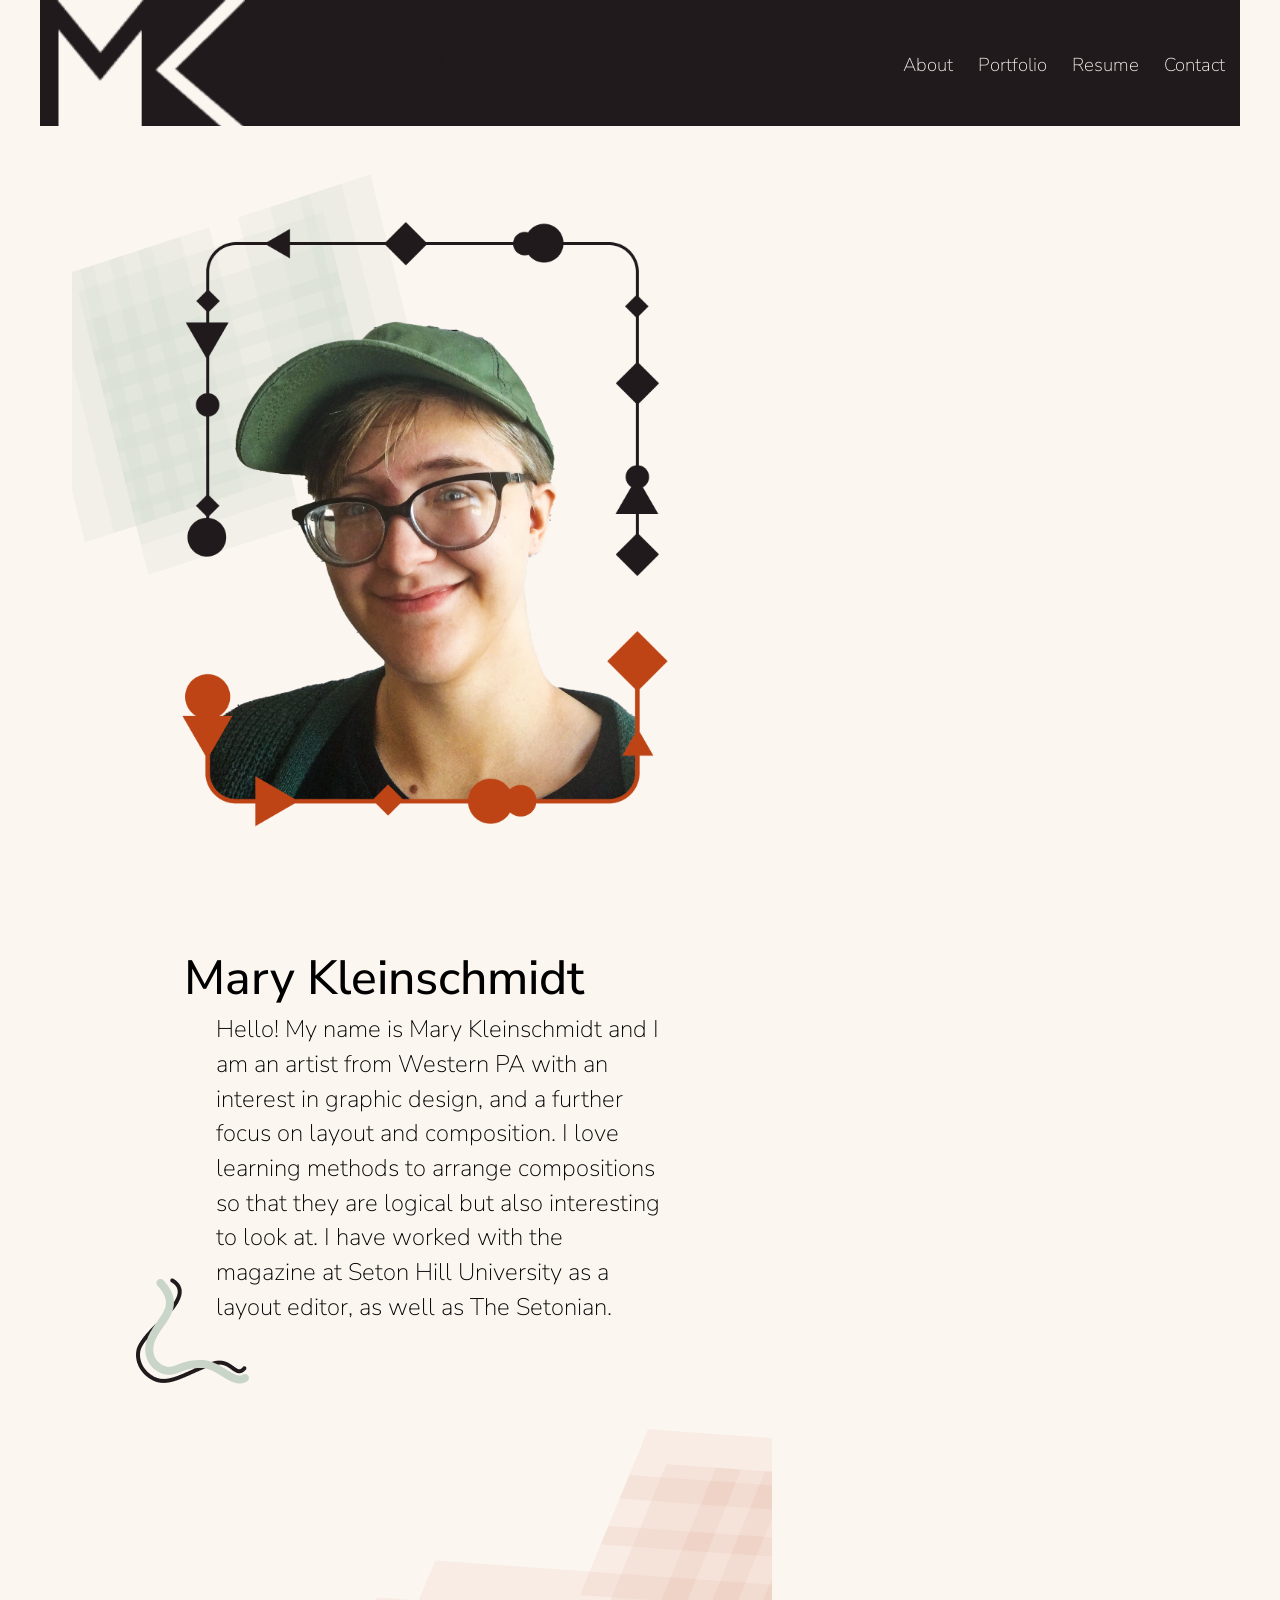
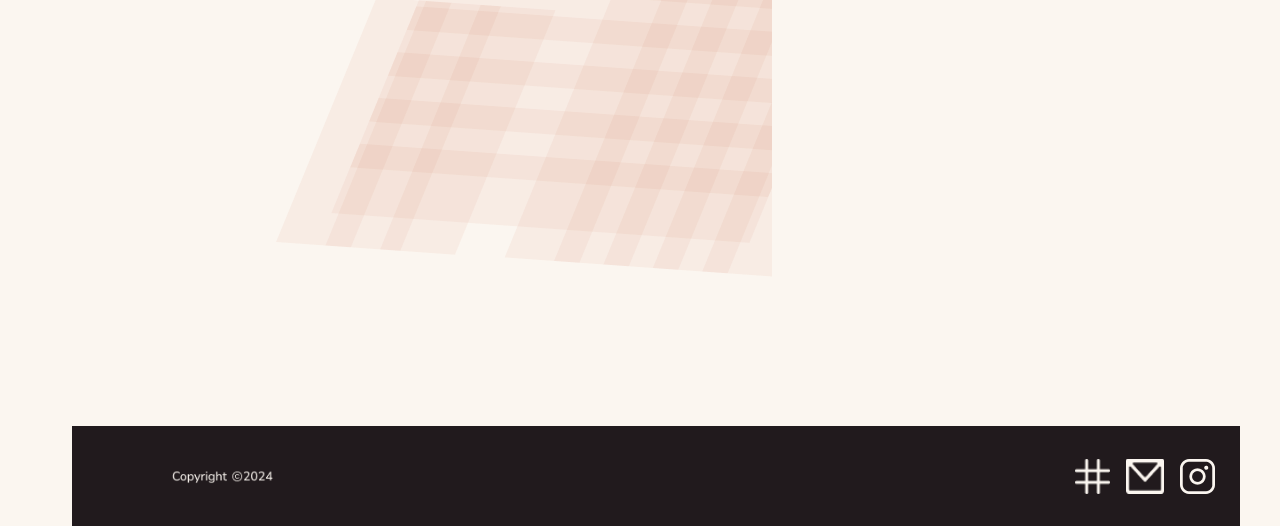
==== about.html @ d85355dd "Add files via upload" ====
<!DOCTYPE html>
<html lang="en">
  <head>
    <meta charset="UTF-8" />
    <meta name="viewport" content="width=device-width, initial-scale=1.0" />
    <title>About</title>
    <link rel="stylesheet" href="style.css" />

    <link rel="preconnect" href="https://fonts.googleapis.com" />
    <link rel="preconnect" href="https://fonts.gstatic.com" crossorigin />
    <link
      href="https://fonts.googleapis.com/css2?family=Nunito+Sans:ital,opsz,wght@0,6..12,200..1000;1,6..12,200..1000&display=swap"
      rel="stylesheet"
    />
  </head>
  <body>
    <div class="topGrid">
      <!-- HEADER -->

      <header class="mkHeader">
        <div class="mkHA">
          <a href="index.html"
            ><img src="images/MK-logo.png" alt="Back Button"
          /></a>
        </div>
        <div class="mkHB">
          <h1>MARY KLEINSCHMIDT</h1>
        </div>
        <div class="mkHC">
          <a href="menu.html"><img src="icons/plus.png" alt="Menu" /></a>
          <ul>
            <li><a href="about.html" alt="About page">About</a></li>
            <li><a href="portfolio.html" alt="Portfolio page">Portfolio</a></li>
            <li><a href="resume.html" alt="Resume page">Resume</a></li>
            <li><a href="contact.html" alt="Contact page">Contact</a></li>
          </ul>
        </div>
      </header>

      <!-- MAIN -->

      <main class="mkGrid">
        <div class="aboutBackground">
          <img src="images/aboutBackground.png" alt="Background hearts" />
        </div>
        <div class="aboutContent">
          <img src="images/me.png" alt="Picture of Mary Kleinschmidt" />
        </div>
        <div class="writtenContentAbout">
          <h3>Mary Kleinschmidt</h3>
          <div class="flexImgTxt">
            <p>
              Hello! My name is Mary Kleinschmidt and I am an artist from
              Western PA with an interest in graphic design, and a further focus
              on layout and composition. I love learning methods to arrange
              compositions so that they are logical but also interesting to look
              at. I have worked with the magazine at Seton Hill University as a
              layout editor, as well as The Setonian.
            </p>
            <img src="images/cornerImage.png" alt="Squigly border" />
          </div>
        </div>

        <!-- FOOTER -->

        <div class="footer">
          <img
            id="copyright"
            width="120px"
            height="auto"
            src="icons/copyright.png"
            alt="Copyright 2024"
          />
          <div class="hoverIcons">
            <img src="icons/phoneNumber.png" alt="Phone Number" />
            <img src="icons/email.png" alt="Email" />
            <img src="icons/instagram.png" alt="Instagram" />
          </div>
        </div>
      </main>
    </div>
  </body>
</html>
---- style.css ----
html, body, div, span, applet, object, iframe,
h1, h2, h3, h4, h5, h6, p, blockquote, pre,
a, abbr, acronym, address, big, cite, code,
del, dfn, em, img, ins, kbd, q, s, samp,
small, strike, strong, sub, sup, tt, var,
b, u, i, center, dl, dt, dd, ol, ul, li,
fieldset, form, label, legend, table, caption,
tbody, tfoot, thead, tr, th, td, article, aside,
canvas, details, embed, figure, figcaption, footer,
header, hgroup, menu, nav, output, ruby, section,
summary, time, mark, audio, video {
        margin: 0;
        padding: 0;
        border: 0;
        font-size: 100%;
        font: inherit;
        vertical-align: baseline;
}

/* HTML5 display-role reset for older browsers */
article, aside, details, figcaption, figure,
footer, header, hgroup, menu, nav, section {
        display: block;
}
body {
        line-height: 1;
}
ol, ul {
        list-style: none;
}
blockquote, q {
        quotes: none;
}
blockquote:before, blockquote:after,
q:before, q:after {
        content: '';
        content: none;
}
table {
    border-collapse: collapse;
    border-spacing: 0;
}


/* ----------------------------- basic fixes ----------------------------- */
img{
  overflow: hidden;
}

h1{
  font-size: 16pt;
  font-family: "Nunito Sans", sans-serif;
  font-weight: 100;
}

h3{
  font-size: 18pt;
  font-family: "Nunito Sans", sans-serif;
  font-weight: 100;
}

p{
  font-size: 13.5pt;
  line-height: 20pt;
  font-family: "Nunito Sans", sans-serif;
  font-weight: 100;
}

/* ----------------------------- grid ----------------------------- */

/* --- header --- */

.topGrid{
  display: grid;
  grid-template-rows: 7.9rem 3fr;
  max-width: 700px;

  margin: 0 auto;
}

body{
  background: #FBF6F0;
  max-width: 700px;

  margin: 0 auto;
}

.mkHeader{
  display:grid;
  grid-template-columns:12.81rem 24rem 7rem;
  margin: 0;
  overflow:hidden;

  width:700px;
  min-height:100px;
  max-height:150px;

}

.mkHA a img{
  height:8rem;
}

.mkHB, .mkHC{
  display: flex;
  justify-content: center;
  align-items: center;
  background: #211A1D;
  padding: 18px 15px 18px 15px;
}

.mkHB{
  color: #211A1D;
}

.mkHC ul{
  visibility: hidden;

  display: flex;
  gap:25px
}

.mkHC ul a{
  list-style: none;
  text-decoration: none;

  color: #FBF6F0;
  font-family: "Nunito Sans", sans-serif;
  font-size: 14pt;
  font-weight: 200;
}

.mkHC a img{
  visibility:visible;
}

/* --- body --- */

.mkGrid{
  display: grid;
  grid-template-rows: [bckground-start mkTop-start] 0.4fr [mkTop-end mkNew-start] 1fr [bckground-end mkNew-end mkFooter-start] 100px [mkFooter-end];

  max-width: 100%;
  overflow-x:hidden;
}

.mkBackground{
  grid-area: bckground;

  width:100%;
  max-width: 700px;
  height: auto;
}

.mkTop{
  grid-area: mkTop;
  padding: 4rem 10px 10px 3rem;
  max-width: 700px;
}

#mkTopContent{
  color: #BE4416;
  width: 17ch;
  margin-bottom: 20px;
}

.viewPortfolio{
  display:flex;
  justify-content: center;
  align-items: center;

  background: #211A1D;
  padding: 8px 12px 8px 12px;
  width: 115px;
  border-radius:22px;

  color: #FBF6F0;
}

.viewPortfolio a{
  list-style: none;
  text-decoration: none;

  font-size: 10.5pt;
  padding-right:5px;
  color: #FBF6F0;
}

.viewPortfolio img{
  height:20px;
}

.mkNew{
  grid-area: mkNew;
  max-width: 700px;
}

.mkNewTitle{
  background: #211A1D;
  width:175px;
  border-top-right-radius: 22px;
  border-bottom-right-radius: 22px;

  margin-top:4rem;
  padding: 15px 12px 15px 25px;
  
  color: #FBF6F0;
  font-weight: 700;
}

.mkContent{
  padding: 2rem 3rem 4rem 3rem;
  max-width: 700px;

}
.mkContent video, .mkContent img{
  padding-bottom: 15px;
}

/* --- about --- */

.aboutBackground{
  grid-area: bckground;
  height:auto;

  max-width: 100%;
  overflow-x:hidden;
}

.aboutContent{
  margin: 6rem;
  grid-area: mkTop;

  max-width: 700px;
}

.aboutContent img{
  min-width: 100px;
  max-width:500px;
  height:auto;
}

.writtenContentAbout {
  grid-area:mkNew;
}

.writtenContentAbout h3{
  font-weight: 500;
  font-size: 36pt;
  width: 32ch;

  padding:25px 6rem 10px 7rem;
}

.flexImgTxt img{
  position: relative;
  padding:16rem 2rem 10px 3rem;
}

.flexImgTxt p{
  position: absolute;
  font-size: 18pt;
  line-height: 26pt;
  width: 32ch;
  padding:0 4rem 10px 9rem;
}

/* --- contact --- */
.contactBackground{
  grid-area: bckground;
  height:auto;

  max-width: 100%;
  overflow-x:hidden;
}

.contactContainer {
  grid-area: mkTop;
  display: grid;
  width: 100%;
  max-width: 500px;
}

.contactTitle h2{
  margin-top:120px;
  font-family: "Nunito Sans", sans-serif;
  font-size: 32pt;
  width:40ch;
  color: #211A1D;
}

.contactInputs {
  padding: 15px;
  width: 100%;
  max-width: 500px;
  margin: 15px 0;
  display: grid;
  grid-template-rows: 1fr 1fr 1fr 1fr;
  border-radius: 10px;
}

.contactContainer button{
  margin-top:30px;
  display: flex;
  align-items: center;
  justify-content: center;
  width:140px;

  background:#211A1D;
  color:#FBF6F0;

  padding:5px 15px 5px 15px;
  border-radius: 10px;
}


.contactContainer button img{
  display: flex;
  align-items: center;
  justify-content: center;
  width:15px;
}

.contactMe{
  grid-area:mkNew;
  display:flex;
  align-items: center;

  background: #755E42;
  border-radius: 45px;

  padding:15px 30px 15px 30px;
  margin:20px 55px 15px 55px;
}

.contactInfo{
  padding-left: 50px;
}

.contactInfo h4{
  font-family: "Nunito Sans", sans-serif;
  font-size:24pt;
  color:#FBF6F0;
  padding-bottom: 10px;
}

.contactInfo p{
  font-size: 18pt;
  color:#FBF6F0;
}

/* --- portfolio --- */

.portfolioBackground{
  grid-area: bckground;
  height:auto;

  max-width: 100%;
  overflow-x:hidden;
  
}

.pCard{

  margin: 150px 20px 25px 20px;
  display: flex;
  gap: 20px;
  padding: 16px;

  list-style: none;
  overflow-x:scroll;
  scroll-snap-type: x mandatory;

}

.pImg{
  flex-shrink: 0;
  width: auto;
  height:100vh;

  background-color: #ffffff00;

  scroll-snap-align: center;
}

.pContent{
  display: flex;
  align-items: center;
  justify-content: center;
  height: 100%;

  font-family: sans-serif;
  font-size: 64px;
  font-weight: bold;
}

/* --- resume --- */

.resumeBackground{
  grid-area: bckground;
  height:auto;

  max-width: 100%;
  overflow-x:hidden;
  
}

/* --- menu --- */

.mainMenu{
  overflow: hidden;
}

.mkMenu{
  display: grid;
  grid-template-rows: 3.9rem 1fr;
}

.mkHeaderMenu{
  display:grid;
  grid-template-columns: 6.3rem 1fr 4rem;
  margin: 0;

}

.mkHAM a img{
  height:3.95rem;
  overflow:hidden;
}

.mkHBM, .mkHCM{
  display: flex;
  justify-content: center;
  align-items: center;
  background: #211A1D;
  padding: 18px 15px 18px 15px;
  height:1.75rem;
}
.mkHCM{
  height: 1.75rem;
}

.bodyMenu{
  display: grid;
  grid-template-columns: 133px [menu-start] 1fr [menu-end];
  
  background: #211A1D;
  width:100%;
}

.bodyMenu img{
  overflow: hidden;
  height:100%;
}

.bMenuText{
  padding-top: 60px;
}

.bMenuText a{
  display: flex;
  justify-content: flex-end;

  list-style: none;
  text-decoration: none;

  margin: 0 25px 0 0;

  background: #211A1D;
  color: #FBF6F0;

  font-family: "Nunito Sans", sans-serif;
  font-size: 12pt;
  line-height: 36pt;

  text-align:right;
}

.bMenuText hr{
  justify-content: flex-end;

  margin:5px 25px 30px 25px;

  background: #FBF6F0;
  min-width:6rem;
  max-width:36rem;
  height:2px;
}

/* --- footer --- */

.footer{
  display: flex;

  background: #211A1D;
  grid-area: mkFooter;

  justify-content: space-between;
  align-items: end;
  width:100%;

  max-width: 700px;
}

/* .footer {
  background:#FBF6F0;
} */

#copyright{
  width: 130px;
  height:14px;

  padding:40px;
}

.hoverIcons{
  display: flex;

  justify-content:space-between;

  width:140px;
  height: 35px;
  margin:25px;
}












/* ------------------ MEDIA QUERY ------------------ */
@media (min-width: 700px) {
  body{
    max-width: 1200px;
  }
  .topGrid{
    max-width: 1200px;
  }
  .mkGrid{
    max-width: 1200px;
  }

  .mkHeader{
    display: grid;
    grid-template-columns: 1fr 10fr 1fr;
    width: 100%;
    max-width: 1200px;
    margin:0;
  }
  .mkHCB{
    color:#FBF6F0
  }

  .mkHC a img{
    visibility:hidden;
  }
  .mkHC ul{
    visibility:visible;
  }
  .footer {
    display: flex;
    justify-content: space-between;
    align-items: center;
    background: #211A1D;
    width: 100%;
    max-width: 1200px;

  }

  #copyright {
    margin-left:100px;
    width: 150px;
    height: auto;
    padding: 0;  /* Remove unnecessary padding */
  }

  .icons{
    margin-right:100px;
  }

}
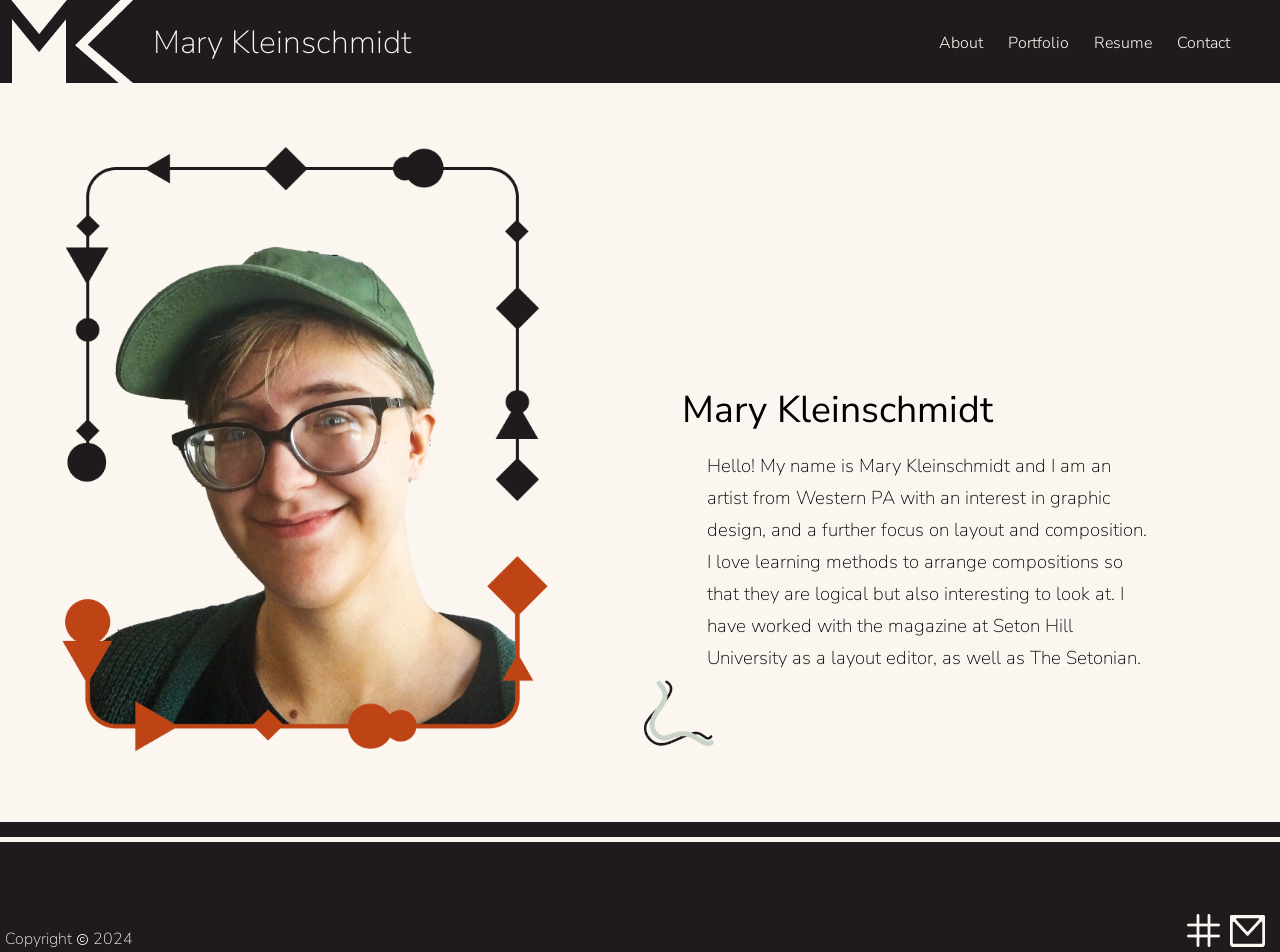
==== commit 2ce0ddc8: "Add files via upload" ====
--- a/about.html
+++ b/about.html
@@ -3,8 +3,8 @@
   <head>
     <meta charset="UTF-8" />
     <meta name="viewport" content="width=device-width, initial-scale=1.0" />
-    <title>About</title>
-    <link rel="stylesheet" href="style.css" />
+    <title>Mary Kleinschmidt About</title>
+    <link href="style.css" rel="stylesheet" />
 
     <link rel="preconnect" href="https://fonts.googleapis.com" />
     <link rel="preconnect" href="https://fonts.gstatic.com" crossorigin />
@@ -14,70 +14,63 @@
     />
   </head>
   <body>
-    <div class="topGrid">
-      <!-- HEADER -->
-
-      <header class="mkHeader">
-        <div class="mkHA">
-          <a href="index.html"
-            ><img src="images/MK-logo.png" alt="Back Button"
+    <div class="full">
+      <header>
+        <div class="hStart">
+          <a href="index.html" alt="Mary Kleinschmidt page"
+            ><img id="MK-logo" src="MK-logo.png" alt="Mary Kleinschmidt logo"
           /></a>
         </div>
-        <div class="mkHB">
-          <h1>MARY KLEINSCHMIDT</h1>
-        </div>
-        <div class="mkHC">
-          <a href="menu.html"><img src="icons/plus.png" alt="Menu" /></a>
+        <div class="hMid"><h1>Mary Kleinschmidt</h1></div>
+        <div class="hEnd">
+          <a href="menu.html" alt="open menu"
+            ><img src="plus.png" alt="plus icon"
+          /></a>
           <ul>
-            <li><a href="about.html" alt="About page">About</a></li>
-            <li><a href="portfolio.html" alt="Portfolio page">Portfolio</a></li>
-            <li><a href="resume.html" alt="Resume page">Resume</a></li>
-            <li><a href="contact.html" alt="Contact page">Contact</a></li>
+            <li><a href="about.html" alt="about page">About</a></li>
+            <li>
+              <a href="portfolio.html" alt="portfolio page">Portfolio</a>
+            </li>
+            <li><a href="resume.html" alt="resume page">Resume</a></li>
+            <li><a href="contact.html" alt="contact page">Contact</a></li>
           </ul>
         </div>
       </header>
-
-      <!-- MAIN -->
-
-      <main class="mkGrid">
-        <div class="aboutBackground">
-          <img src="images/aboutBackground.png" alt="Background hearts" />
-        </div>
-        <div class="aboutContent">
-          <img src="images/me.png" alt="Picture of Mary Kleinschmidt" />
-        </div>
-        <div class="writtenContentAbout">
-          <h3>Mary Kleinschmidt</h3>
-          <div class="flexImgTxt">
-            <p>
-              Hello! My name is Mary Kleinschmidt and I am an artist from
-              Western PA with an interest in graphic design, and a further focus
-              on layout and composition. I love learning methods to arrange
-              compositions so that they are logical but also interesting to look
-              at. I have worked with the magazine at Seton Hill University as a
-              layout editor, as well as The Setonian.
-            </p>
-            <img src="images/cornerImage.png" alt="Squigly border" />
-          </div>
-        </div>
-
-        <!-- FOOTER -->
-
-        <div class="footer">
-          <img
-            id="copyright"
-            width="120px"
-            height="auto"
-            src="icons/copyright.png"
-            alt="Copyright 2024"
-          />
-          <div class="hoverIcons">
-            <img src="icons/phoneNumber.png" alt="Phone Number" />
-            <img src="icons/email.png" alt="Email" />
-            <img src="icons/instagram.png" alt="Instagram" />
+      <main>
+        <div class="aboutBody">
+          <div class="aboutImg"><img src="me.png" /></div>
+          <div class="biography">
+            <div class="agroup">
+              <h2>Mary Kleinschmidt</h2>
+              <p>
+                Hello! My name is Mary Kleinschmidt and I am an artist from
+                Western PA with an interest in graphic design, and a further
+                focus on layout and composition. I love learning methods to
+                arrange compositions so that they are logical but also
+                interesting to look at. I have worked with the magazine at Seton
+                Hill University as a layout editor, as well as The Setonian.
+              </p>
+              <img src="cornerImage.png" alt="squiggly border" />
+            </div>
           </div>
         </div>
       </main>
+      <footer>
+        <div class="fLine"><p>hidden message</p></div>
+        <div class="fLeft">
+          <div class="fLeftContent">
+            <p>Copyright</p>
+            <img src="copyright.png" alt="copyright" />
+            <p>2024</p>
+          </div>
+        </div>
+        <div class="fRight">
+          <img src="phoneNumber.png" alt="phone number" />
+          <img src="email.png" alt="email" />
+          <!-- <img src="images/icons/instagram.png" alt="instagram" /> -->
+        </div>
+      </footer>
     </div>
+    <script src="script.js"></script>
   </body>
 </html>
--- a/style.css
+++ b/style.css
@@ -21,7 +21,7 @@
 article, aside, details, figcaption, figure,
 footer, header, hgroup, menu, nav, section {
         display: block;
-}
+        }
 body {
         line-height: 1;
 }
@@ -41,547 +41,646 @@
     border-spacing: 0;
 }
 
-
 /* ----------------------------- basic fixes ----------------------------- */
+
+body{
+    background: #FBF6F0;
+}
+
 img{
   overflow: hidden;
 }
 
-h1{
-  font-size: 16pt;
+h1, h2, h3, h4, h5, h6{
   font-family: "Nunito Sans", sans-serif;
   font-weight: 100;
 }
 
-h3{
-  font-size: 18pt;
-  font-family: "Nunito Sans", sans-serif;
-  font-weight: 100;
+h1{
+    font-size: 24pt;
+    color:#FBF6F0
 }
 
 p{
-  font-size: 13.5pt;
-  line-height: 20pt;
-  font-family: "Nunito Sans", sans-serif;
-  font-weight: 100;
-}
-
-/* ----------------------------- grid ----------------------------- */
+    font-family: "Nunito Sans", sans-serif;
+    font-weight: 500;
+}
+
+ul a{
+    text-decoration: none;
+    list-style: none;
+
+    font-family: "Nunito Sans", sans-serif;
+    font-size: 12pt;
+    color:#FBF6F0;
+    font-weight: 300;
+}
+
+/* --- animate --- */
+
+/* .circle{
+    position: absolute;
+    bottom:0;
+    width:20px;
+    aspect-ratio: 1/1;
+    background: #211A1D;
+    box-shadow:
+    0 0 10px #211A1D,
+    0 0 20px #211A1D,
+    0 0 30px #211A1D,
+    0 0 50px #211A1D;
+    border-radius: 50%;
+
+    animation:animate 5s linear forwards;
+}
+
+.circle::before{
+    content:'';
+    position: absolute;
+    top:100%;
+    left: 25%;
+    width:50%;
+    height:100vh;
+    opacity: 0.5s;
+    background:linear-gradient(#211A1D, transparent)
+}
+
+@keyframes animate{
+    0%{
+        transform: translateY(0);
+        opacity: 0.1;
+    }
+    50%{
+        opacity: 0.1;
+    }
+    100%{
+        transform: translateY(-100vh);
+        opacity: 0;
+    }
+} */
+
+/* --- full --- */
+
+.full{
+    display: grid;
+    grid-template-rows: 83px [body-start] 1fr [body-end] 130px;
+}
 
 /* --- header --- */
 
-.topGrid{
-  display: grid;
-  grid-template-rows: 7.9rem 3fr;
-  max-width: 700px;
-
-  margin: 0 auto;
-}
-
-body{
-  background: #FBF6F0;
-  max-width: 700px;
-
-  margin: 0 auto;
-}
-
-.mkHeader{
-  display:grid;
-  grid-template-columns:12.81rem 24rem 7rem;
-  margin: 0;
-  overflow:hidden;
-
-  width:700px;
-  min-height:100px;
-  max-height:150px;
-
-}
-
-.mkHA a img{
-  height:8rem;
-}
-
-.mkHB, .mkHC{
-  display: flex;
-  justify-content: center;
-  align-items: center;
-  background: #211A1D;
-  padding: 18px 15px 18px 15px;
-}
-
-.mkHB{
-  color: #211A1D;
-}
-
-.mkHC ul{
-  visibility: hidden;
-
-  display: flex;
-  gap:25px
-}
-
-.mkHC ul a{
-  list-style: none;
-  text-decoration: none;
-
-  color: #FBF6F0;
-  font-family: "Nunito Sans", sans-serif;
-  font-size: 14pt;
-  font-weight: 200;
-}
-
-.mkHC a img{
-  visibility:visible;
-}
-
-/* --- body --- */
-
-.mkGrid{
-  display: grid;
-  grid-template-rows: [bckground-start mkTop-start] 0.4fr [mkTop-end mkNew-start] 1fr [bckground-end mkNew-end mkFooter-start] 100px [mkFooter-end];
-
-  max-width: 100%;
-  overflow-x:hidden;
-}
-
-.mkBackground{
-  grid-area: bckground;
-
-  width:100%;
-  max-width: 700px;
-  height: auto;
-}
-
-.mkTop{
-  grid-area: mkTop;
-  padding: 4rem 10px 10px 3rem;
-  max-width: 700px;
-}
-
-#mkTopContent{
-  color: #BE4416;
-  width: 17ch;
-  margin-bottom: 20px;
+header{
+    display:grid;
+    grid-template-columns: 133px 1fr 1fr;    
+
+    overflow: hidden;
+}
+
+.hMid, .hEnd{
+    display:flex;
+    align-items: center;
+
+    background: #211A1D;
+
+    padding-left:20px;
+}
+
+.hMid h1{
+    visibility: hidden; 
+}
+
+.hEnd{
+    display: flex;
+    align-items: center;
+    justify-content: flex-end;
+}
+
+
+.hEnd img{
+    padding:15px 40px 15px 25px;
+}
+
+.hEnd ul{
+    display: none;
+}
+
+/* --- index --- */
+
+main{
+    display:grid;
+}
+
+.indexBackground{
+    grid-area: 'body';
+    /* background-image: url(images/bImages/indexBackground.png); */
+    /* background-position: center center; */
+    background-size: 100% auto;
+    max-width: fit-content;
+
+    margin: 0px 5px 0px 25px;
+    /* overflow: hidden; */
+}
+
+.body{
+    overflow: hidden;
+}
+
+.body p:first-of-type{
+    margin: 4rem 2rem 25px 3rem;
+
+    color: #BE4416;
+    font-size: 16pt;
+    font-weight: 100;
+
+    width: 17ch;
+    line-height: 24pt;
+}
+
+.indexTop{
+    display: flex;
+    justify-content: center;
+}
+
+.iTopLeft{
+    justify-content: center;
+    margin-left:2rem;
+    padding-right: 100px;
 }
 
 .viewPortfolio{
-  display:flex;
-  justify-content: center;
-  align-items: center;
-
-  background: #211A1D;
-  padding: 8px 12px 8px 12px;
-  width: 115px;
-  border-radius:22px;
-
-  color: #FBF6F0;
+    display: flex;
+    justify-content: center;
+
+    background:#211A1D;
+
+    margin: 0px 2rem 4rem 3rem;
+    padding: 12px 17px 12px 20px;
+    width:118px;
+    border-radius: 8px;
+}
+
+.viewPortfolio:hover{
+    background:#BE4416;
 }
 
 .viewPortfolio a{
-  list-style: none;
-  text-decoration: none;
-
-  font-size: 10.5pt;
-  padding-right:5px;
-  color: #FBF6F0;
-}
-
-.viewPortfolio img{
-  height:20px;
-}
-
-.mkNew{
-  grid-area: mkNew;
-  max-width: 700px;
-}
-
-.mkNewTitle{
-  background: #211A1D;
-  width:175px;
-  border-top-right-radius: 22px;
-  border-bottom-right-radius: 22px;
-
-  margin-top:4rem;
-  padding: 15px 12px 15px 25px;
-  
-  color: #FBF6F0;
-  font-weight: 700;
-}
-
-.mkContent{
-  padding: 2rem 3rem 4rem 3rem;
-  max-width: 700px;
-
-}
-.mkContent video, .mkContent img{
-  padding-bottom: 15px;
+    display: flex;
+    align-items: center;
+
+    text-decoration: none;
+    list-style: none;
+
+    font-weight: 500;
+    color:#FBF6F0;
+    font-weight: 100;
+}
+
+.viewPortfolio a img{
+    padding-left:5px;
+    height: 14pt;
+}
+
+.recentTitle{
+    background:#211A1D;
+
+    color:#FBF6F0;
+    font-size: 18pt;
+    font-weight: 100;
+
+    padding: 16px 25px 16px 35px;
+    width:150px;
+    border-radius: 0px 17px 17px 0px;
+}
+
+.recentImages{
+    margin: 3rem 3rem 3rem 3rem;
+    /* min-width: 250px; */
+    max-width: 100%;
+    height:auto;
+
+    overflow: hidden;
+    
+    display: flex;
+    justify-content: center;
+}
+
+.lList{
+    padding:0 100px 15px 100px;
+    height:160vh;
+}
+
+.rList{
+    padding:0 100px 0 100px;
+    height:120vh;
 }
 
 /* --- about --- */
 
-.aboutBackground{
-  grid-area: bckground;
-  height:auto;
-
-  max-width: 100%;
-  overflow-x:hidden;
-}
-
-.aboutContent{
-  margin: 6rem;
-  grid-area: mkTop;
-
-  max-width: 700px;
-}
-
-.aboutContent img{
-  min-width: 100px;
-  max-width:500px;
-  height:auto;
-}
-
-.writtenContentAbout {
-  grid-area:mkNew;
-}
-
-.writtenContentAbout h3{
-  font-weight: 500;
-  font-size: 36pt;
-  width: 32ch;
-
-  padding:25px 6rem 10px 7rem;
-}
-
-.flexImgTxt img{
-  position: relative;
-  padding:16rem 2rem 10px 3rem;
-}
-
-.flexImgTxt p{
-  position: absolute;
-  font-size: 18pt;
-  line-height: 26pt;
-  width: 32ch;
-  padding:0 4rem 10px 9rem;
+.aboutBody{
+    display: grid;
+    grid-template-columns: 0.8fr 1fr;
+}
+
+.aboutImg img{
+    max-width:500px;
+    margin: 4rem 2rem 4rem 3rem;
+}
+
+.biography{
+    display: flex;
+    align-items: flex-end;
+    justify-content: center;
+    margin:1rem 1rem 4rem 0;
+}
+
+.biography h2{
+    font-size: 28pt;
+    font-weight: 400;
+    line-height: 60pt;
+
+    margin: 4rem 2rem 0 3rem;
+}
+
+.biography p{
+    font-size: 14pt;
+    font-weight: 100;
+    line-height: 24pt;
+    max-width: 40ch;
+    
+    margin: 0 4rem 0 3rem;
+    padding-left: 25px;
+}
+
+.background img{
+    position:relative;
+    margin: 0 0 0 5rem;
+    padding: none;
+}
+
+.agroup img{
+    max-width: 80px;
+}
+
+/* --- portfolio --- */
+
+.h2Title:first-of-type{
+    margin: 60px 0 20px 0px;
+}
+
+.h2Title{
+    margin: 0 0 20px 0px;
+    text-align: center;
+    font-size: 24pt;
+    text-decoration: underline;
+    font-weight:300;
+}
+
+.carousel{
+    margin: 0 3rem 0 3rem;
+}
+
+.carousel-arrow {
+    position: absolute;
+    display: flex;
+    justify-content: center;
+    top: 200px;
+    bottom: 64px;
+    margin-block: auto;
+    height: fit-content;
+    width: 48px;
+    background: none;
+    border: none;
+    font-size: 4rem;
+    padding: 0;
+    cursor: pointer;
+    opacity: 0.5;
+    transition: opacity 100ms;
+    
+  }
+  
+  .carousel-arrow:hover,
+  .carousel-arrow:focus {
+    opacity: 1;
+    background: none;
+    
+  }
+  
+  .carousel-arrow--prev {
+    left: 2rem;
+  }
+  
+  .carousel-arrow--next {
+    right: 2rem;
+  }
+
+  .carousel-arrow2 {
+    position: absolute;
+    display: flex;
+    justify-content: center;
+    top: 1400px;
+    bottom: 64px;
+    margin-block: auto;
+    height: fit-content;
+    width: 48px;
+    background: none;
+    border: none;
+    font-size: 4rem;
+    padding: 0;
+    cursor: pointer;
+    opacity: 0.5;
+    transition: opacity 100ms;
+    
+  }
+  
+  .carousel-arrow2:hover,
+  .carousel-arrow2:focus {
+    opacity: 1;
+    background: none;
+    
+  }
+  
+  .carousel-arrow2--prev {
+    left: 2rem;
+  }
+  
+  .carousel-arrow2--next {
+    right: 2rem;
+  }
+
+  .carousel-arrow3 {
+    position: absolute;
+    display: flex;
+    justify-content: center;
+    top: 2250px;
+    bottom: 64px;
+    margin-block: auto;
+    height: fit-content;
+    width: 48px;
+    background: none;
+    border: none;
+    font-size: 4rem;
+    padding: 0;
+    cursor: pointer;
+    opacity: 0.5;
+    transition: opacity 100ms;
+    
+  }
+  
+  .carousel-arrow3:hover,
+  .carousel-arrow3:focus {
+    opacity: 1;
+    background: none;
+    
+  }
+  
+  .carousel-arrow3--prev {
+    left: 2rem;
+  }
+  
+  .carousel-arrow3--next {
+    right: 2rem;
+  }
+  
+  .carousel-container {
+    width: 100%;
+    padding-block: 16px 82px;
+    margin: 0 48px 0 48px;
+    overflow-x: auto;
+    display: flex;
+    width: 93%;
+    gap: 8px;
+    align-items: center;
+    scroll-snap-type: x mandatory;
+    flex-flow: row nowrap;
+    scroll-behavior: smooth;
+  }
+  
+  .carousel-slide {
+    flex: 1 0 30%;
+    aspect-ratio: 1.8;
+    flex-flow: column nowrap;
+    display: flex;
+    justify-content: center;
+    align-items: center;
+    background-color: none;
+    scroll-snap-align: center;
+    
+  }
+
+  .pContent{
+    display: flex;
+    align-items: center;
+    justify-content: center;
+    height: 70vh;
+    padding:0 25px 0 25px;
+  
+    font-family: sans-serif;
+    font-size: 64px;
+    font-weight: bold;
+  }
+
+  .wpContent{
+    display: flex;
+    align-items: center;
+    justify-content: center;
+    height: 120vh;
+    padding:0 25px 0 25px;
+  
+    font-family: sans-serif;
+    font-size: 64px;
+    font-weight: bold;
+  }
+
+  .vpContent{
+    display: flex;
+    align-items: center;
+    justify-content: center;
+    height: 38vh;
+    padding:0 25px 0 25px;
+  
+    font-family: sans-serif;
+    font-size: 64px;
+    font-weight: bold;
+  }
+  
+
+/* .pImg img{
+    max-width: 400px;
+} */
+
+/* --- resume --- */
+
+.aResume{
+    display:flex;
+    justify-content: center;
+}
+
+.resume{
+    margin: 40px 40px 40px 40px;
+    height:120vh;
+    border: #211A1D 0.5px solid;
 }
 
 /* --- contact --- */
-.contactBackground{
-  grid-area: bckground;
-  height:auto;
-
-  max-width: 100%;
-  overflow-x:hidden;
-}
-
-.contactContainer {
-  grid-area: mkTop;
-  display: grid;
-  width: 100%;
-  max-width: 500px;
-}
-
-.contactTitle h2{
-  margin-top:120px;
-  font-family: "Nunito Sans", sans-serif;
-  font-size: 32pt;
-  width:40ch;
-  color: #211A1D;
-}
-
-.contactInputs {
-  padding: 15px;
-  width: 100%;
-  max-width: 500px;
-  margin: 15px 0;
-  display: grid;
-  grid-template-rows: 1fr 1fr 1fr 1fr;
-  border-radius: 10px;
-}
-
-.contactContainer button{
-  margin-top:30px;
-  display: flex;
-  align-items: center;
-  justify-content: center;
-  width:140px;
-
-  background:#211A1D;
-  color:#FBF6F0;
-
-  padding:5px 15px 5px 15px;
-  border-radius: 10px;
-}
-
-
-.contactContainer button img{
-  display: flex;
-  align-items: center;
-  justify-content: center;
-  width:15px;
-}
 
 .contactMe{
-  grid-area:mkNew;
-  display:flex;
-  align-items: center;
-
-  background: #755E42;
-  border-radius: 45px;
-
-  padding:15px 30px 15px 30px;
-  margin:20px 55px 15px 55px;
-}
-
-.contactInfo{
-  padding-left: 50px;
-}
-
-.contactInfo h4{
-  font-family: "Nunito Sans", sans-serif;
-  font-size:24pt;
-  color:#FBF6F0;
-  padding-bottom: 10px;
-}
-
-.contactInfo p{
-  font-size: 18pt;
-  color:#FBF6F0;
-}
-
-/* --- portfolio --- */
-
-.portfolioBackground{
-  grid-area: bckground;
-  height:auto;
-
-  max-width: 100%;
-  overflow-x:hidden;
-  
-}
-
-.pCard{
-
-  margin: 150px 20px 25px 20px;
-  display: flex;
-  gap: 20px;
-  padding: 16px;
-
-  list-style: none;
-  overflow-x:scroll;
-  scroll-snap-type: x mandatory;
-
-}
-
-.pImg{
-  flex-shrink: 0;
-  width: auto;
-  height:100vh;
-
-  background-color: #ffffff00;
-
-  scroll-snap-align: center;
-}
-
-.pContent{
-  display: flex;
-  align-items: center;
-  justify-content: center;
-  height: 100%;
-
-  font-family: sans-serif;
-  font-size: 64px;
-  font-weight: bold;
-}
-
-/* --- resume --- */
-
-.resumeBackground{
-  grid-area: bckground;
-  height:auto;
-
-  max-width: 100%;
-  overflow-x:hidden;
-  
-}
-
-/* --- menu --- */
-
-.mainMenu{
-  overflow: hidden;
-}
-
-.mkMenu{
-  display: grid;
-  grid-template-rows: 3.9rem 1fr;
-}
-
-.mkHeaderMenu{
-  display:grid;
-  grid-template-columns: 6.3rem 1fr 4rem;
-  margin: 0;
-
-}
-
-.mkHAM a img{
-  height:3.95rem;
-  overflow:hidden;
-}
-
-.mkHBM, .mkHCM{
-  display: flex;
-  justify-content: center;
-  align-items: center;
-  background: #211A1D;
-  padding: 18px 15px 18px 15px;
-  height:1.75rem;
-}
-.mkHCM{
-  height: 1.75rem;
-}
-
-.bodyMenu{
-  display: grid;
-  grid-template-columns: 133px [menu-start] 1fr [menu-end];
-  
-  background: #211A1D;
-  width:100%;
-}
-
-.bodyMenu img{
-  overflow: hidden;
-  height:100%;
-}
-
-.bMenuText{
-  padding-top: 60px;
-}
-
-.bMenuText a{
-  display: flex;
-  justify-content: flex-end;
-
-  list-style: none;
-  text-decoration: none;
-
-  margin: 0 25px 0 0;
-
-  background: #211A1D;
-  color: #FBF6F0;
-
-  font-family: "Nunito Sans", sans-serif;
-  font-size: 12pt;
-  line-height: 36pt;
-
-  text-align:right;
-}
-
-.bMenuText hr{
-  justify-content: flex-end;
-
-  margin:5px 25px 30px 25px;
-
-  background: #FBF6F0;
-  min-width:6rem;
-  max-width:36rem;
-  height:2px;
-}
+    display: grid;
+    grid-template-columns: 5fr 1fr;
+    margin:60px 40px 40px 40px;
+}
+
+.contactLeft{
+    padding:0 40px 0 0;
+}
+
+.contactRight{
+    padding:40px 0 0 0;
+}
+
+.topName{
+    display: grid;
+    grid-template-columns: repeat(auto-fit, minmax(100px, 1fr));
+}
+
+.topLeft .topRight{
+    display: block;
+    width:1fr;
+}
+
+.topLeft{
+    padding-right:15px;
+}
+
+label{
+    font-family: "Nunito Sans", sans-serif;
+    color:#211A1D;
+}
+
+input[type=text], select, textarea {
+    font-family: "Nunito Sans", sans-serif;
+    width: 100%; /* Full width */
+    padding: 12px; /* Some padding */ 
+    border: 0.5px solid #211A1D; /* Gray border */
+    color:#fffbfa;
+    border-radius: 4px; /* Rounded borders */
+    box-sizing: border-box; /* Make sure that padding and width stays in place */
+    margin-top: 6px; /* Add a top margin */
+    margin-bottom: 16px; /* Bottom margin */
+    resize: vertical /* Allow the user to vertically resize the textarea (not horizontally) */
+  }
+  
+  input[type=submit] {
+    margin-top:10px;
+    font-family: "Nunito Sans", sans-serif;
+    font-size: 12pt;
+    background-color: #211A1D;
+    color: #FBF6F0;
+    padding: 12px 20px;
+    border: none;
+    border-radius: 8px;
+    cursor: pointer;
+  }
+  
+  input[type=submit]:hover {
+    background-color: #BE4416;
+  }
+  
+  /* Add a background color and some padding around the form */
+  .container {
+    border-radius: 5px;
+    background-color: none;
+    padding: 20px;
+  }
 
 /* --- footer --- */
 
-.footer{
-  display: flex;
-
-  background: #211A1D;
-  grid-area: mkFooter;
-
-  justify-content: space-between;
-  align-items: end;
-  width:100%;
-
-  max-width: 700px;
-}
-
-/* .footer {
-  background:#FBF6F0;
-} */
-
-#copyright{
-  width: 130px;
-  height:14px;
-
-  padding:40px;
-}
-
-.hoverIcons{
-  display: flex;
-
-  justify-content:space-between;
-
-  width:140px;
-  height: 35px;
-  margin:25px;
-}
-
-
-
-
-
-
-
-
-
-
-
-
-/* ------------------ MEDIA QUERY ------------------ */
-@media (min-width: 700px) {
-  body{
-    max-width: 1200px;
-  }
-  .topGrid{
-    max-width: 1200px;
-  }
-  .mkGrid{
-    max-width: 1200px;
-  }
-
-  .mkHeader{
+footer{
     display: grid;
-    grid-template-columns: 1fr 10fr 1fr;
+
+    grid-template-rows: 15px [fLine-start] 5px [fLine-end fl-start fr-start] 1fr [fl-end fr-end];
+    grid-template-columns: [fLine-start fl-start] 1fr [fl-end fr-start] 1fr [fLine-end fr-end];
+
+    background: #211A1D;
+}
+
+.fLine{
+    grid-area: fLine;
+    background: #FBF6F0;
+
+    font-size:0.5pt;
+}
+
+.fLeft, .fRight{
+    display: flex;
+    align-items: flex-end;
+
+    /* margin: 25px 50px 15px 50px; */
+}
+
+.fLeftContent{
+    display: flex;
+    align-items: center;
+}
+
+.fLeft{
+    grid-area: fl;
+}
+
+.fRight{
+    grid-area: fr;
+    padding: 0 10px 0 0;
+    justify-content: flex-end;
+}
+
+.fRight img{
+    padding:5px;
+}
+
+footer p{
+    color: #FBF6F0;
+    padding:5px;
+    font-weight:100;
+}
+
+/* minimum pixel width=300, max= 2000, mid=1024
+change at 1024*/
+
+@media screen and (width >= 1024px){
+    .hMid h1{
+        visibility: visible; 
+    }
+
+   .hEnd img {
+      display: none;
+   }
+
+   .hEnd ul{
+    display: flex;
+
+    padding:25px 50px 25px 25px;
+    gap:25px;
+   }
+
+   .hEnd ul a {
+    display: inline-block;
+    position: relative;
+  }
+  
+  .hEnd ul a:after {
+    content: '';
+    position: absolute;
     width: 100%;
-    max-width: 1200px;
-    margin:0;
-  }
-  .mkHCB{
-    color:#FBF6F0
-  }
-
-  .mkHC a img{
-    visibility:hidden;
-  }
-  .mkHC ul{
-    visibility:visible;
-  }
-  .footer {
-    display: flex;
-    justify-content: space-between;
-    align-items: center;
-    background: #211A1D;
-    width: 100%;
-    max-width: 1200px;
-
-  }
-
-  #copyright {
-    margin-left:100px;
-    width: 150px;
-    height: auto;
-    padding: 0;  /* Remove unnecessary padding */
-  }
-
-  .icons{
-    margin-right:100px;
-  }
-
-}
+    transform: scaleX(0);
+    height: 1px; /* Height of the underline */
+    bottom: -1px; /* Align to bottom */
+    left: 0;
+    background-color: #FBF6F0;
+    transform-origin: bottom right;
+    transition: transform 0.50s ease-out;
+  }
+  
+  .hEnd ul a:hover:after {
+    transform: scaleX(1);
+    transform-origin: bottom left; /* Set transform origin */
+  }
+
+}
